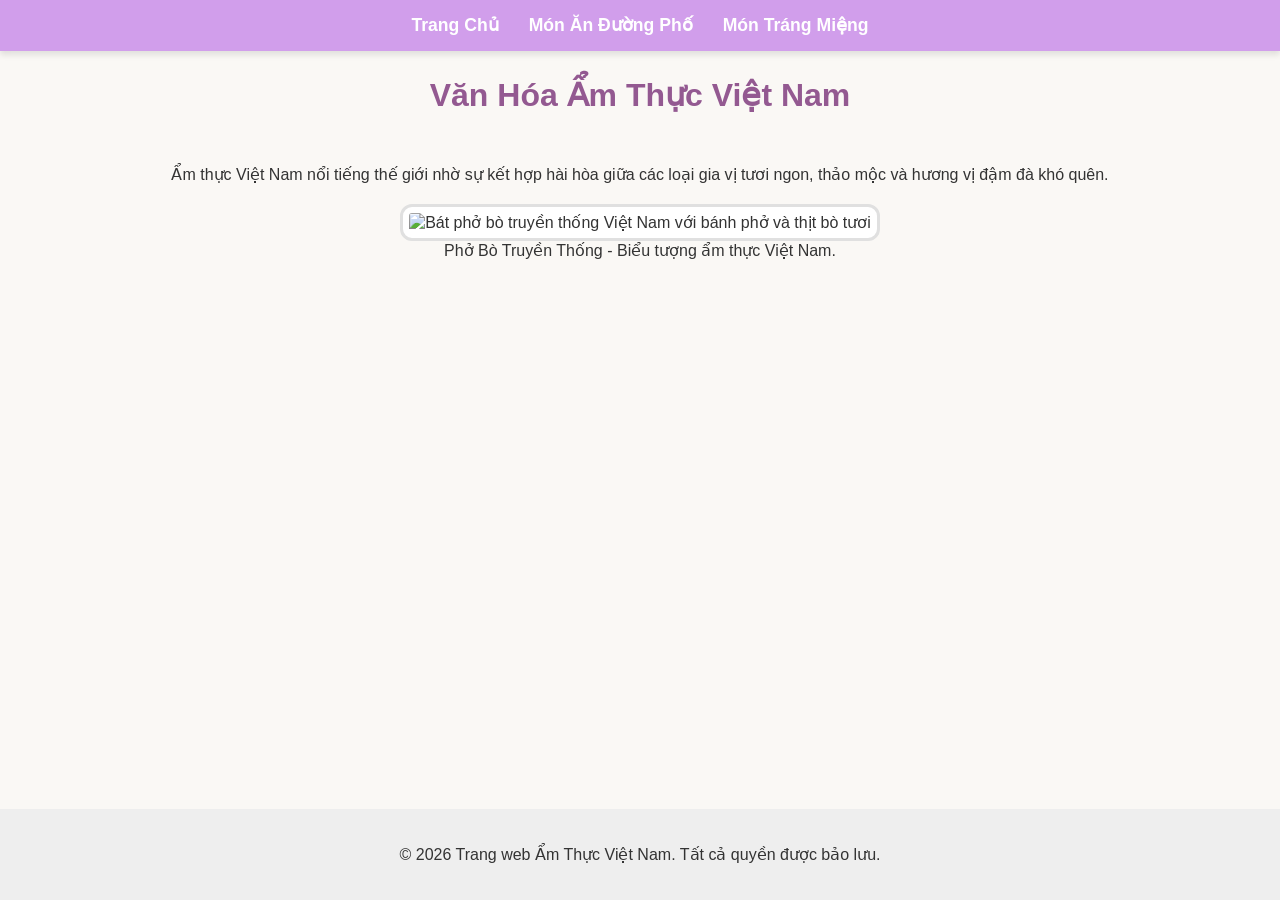
==== index.html @ e62c0ae3 "html" ====
<!DOCTYPE html>
<html lang="vi">

<head>
  <meta charset="utf-8">
  <meta name="viewport" content="width=device-width, initial-scale=1.0">
  <title>Khám Phá Ẩm Thực Việt Nam - Trang Chủ</title>
  <link rel="stylesheet" href="styles.css">
</head>

<body>
  <a href="#main-content" class="skip-link">Chuyển đến Nội dung chính</a>

  <header>
    <nav>
      <ul>
        <li><a href="index.html">Trang Chủ</a></li>
        <li><a href="streetfood.html">Món Ăn Đường Phố</a></li>
        <li><a href="desserts.html">Món Tráng Miệng</a></li>
      </ul>
    </nav>
    <h1>Văn Hóa Ẩm Thực Việt Nam</h1>
  </header>

  <main id="main-content">
    <p>Ẩm thực Việt Nam nổi tiếng thế giới nhờ sự kết hợp hài hòa giữa các loại gia vị tươi ngon, thảo mộc và hương vị đậm đà khó quên.</p>
    
    <figure>
      <img src="https://vnaroma.com/wp-content/uploads/2020/11/nau-pho-bo-voi-gia-vi-bot-huong-bo-01.jpg" alt="Bát phở bò truyền thống Việt Nam với bánh phở và thịt bò tươi" width="300" height="200">
      <figcaption>Phở Bò Truyền Thống - Biểu tượng ẩm thực Việt Nam.</figcaption>
    </figure>
  </main>

  <footer>
    <p>&copy; 2026 Trang web Ẩm Thực Việt Nam. Tất cả quyền được bảo lưu.</p>
  </footer>
</body>

</html>
---- styles.css ----
body {
    font-family: Arial, Helvetica, sans-serif;
    margin: 0;
    padding: 0;
    background-color: #faf8f5;
    color: #333333;
    display: flex;
    flex-direction: column;
    min-height: 100vh;
}

/*Skip Link ẩn, hiện khi nhấn Tab (:focus) */
.skip-link {
    position: absolute;
    top: -60px;
    left: 10px;
    background-color: #d32f2f;
    color: #ffffff;
    padding: 10px 15px;
    z-index: 1000;
    text-decoration: none;
    font-weight: bold;
    border-radius: 4px;
}

.skip-link:focus {
    top: 10px;
}

/*Thanh điều hướng dùng Flexbox + 3 thuộc tính CSS */
nav {
    background-color: #d19eeb;
    padding: 15px 20px;
    box-shadow: 0 4px 6px rgba(0,0,0,0.1);
}

nav ul {
    list-style-type: none;
    margin: 0;
    padding: 0;
    display: flex;
    justify-content: center;
    gap: 30px;
}

nav a {
    color: #ffffff;
    text-decoration: none;
    font-size: 1.1em;
    font-weight: bold;
    transition: color 0.3s;
}

/*Lớp giả :hover */
nav a:hover {
    color: #ffeb3b;
}

header h1 {
    text-align: center;
    color: #935991;
    margin: 25px 0 15px;
}

main {
    max-width: 1100px;
    margin: 20px auto;
    padding: 0 20px;
    flex: 1;
}

img {
    width: 100%;     
    height: 220px;      
    object-fit: cover;    
    border: 3px solid #e0e0e0;
    padding: 6px;
    border-radius: 12px;
    background-color: #ffffff;
    box-sizing: border-box;
}

/* Ảnh trang chủ căn giữa, dùng tỉ lệ 16:9 rõ nét & cân đối */
#main-content > figure {
    max-width: 700px;
    margin: 20px auto;
    text-align: center;
}

#main-content > figure img {
    height: auto;
    aspect-ratio: 16 / 9;
    object-fit: cover;
}

/*Hiệu ứng :hover cho hình ảnh */
img:hover {
    transform: scale(1.04);
    box-shadow: 0 8px 15px rgba(0, 0, 0, 0.2);
    transition: transform 0.3s ease, box-shadow 0.3s ease;
}

/* Bố cục Grid 2 cột trở lên */
.grid-container {
    display: grid;
    grid-template-columns: repeat(auto-fit, minmax(280px, 1fr));
    gap: 25px;
    margin-top: 20px;
}

.grid-container figure {
    margin: 0;
    text-align: center;
}

/*Bố cục Flexbox */
.flex-container {
    display: flex;
    flex-wrap: wrap;
    justify-content: center;
    align-items: center;
    gap: 25px;
    margin-top: 20px;
}

.flex-container figure {
    margin: 0;
    text-align: center;
    width: 260px; 
}

/*Bộ chọn :nth-child điều chỉnh bo góc ảnh */
.flex-container figure:nth-child(odd) img {
    border-radius: 40px 10px 40px 10px;
    border-color: #d19eeb;
}

.flex-container figure:nth-child(even) img {
    border-radius: 10px 40px 10px 40px;
    border-color: #935991;
}

footer {
    text-align: center;
    padding: 20px;
    background-color: #eeeeee;
    margin-top: auto;
    font-size: 1em;
}
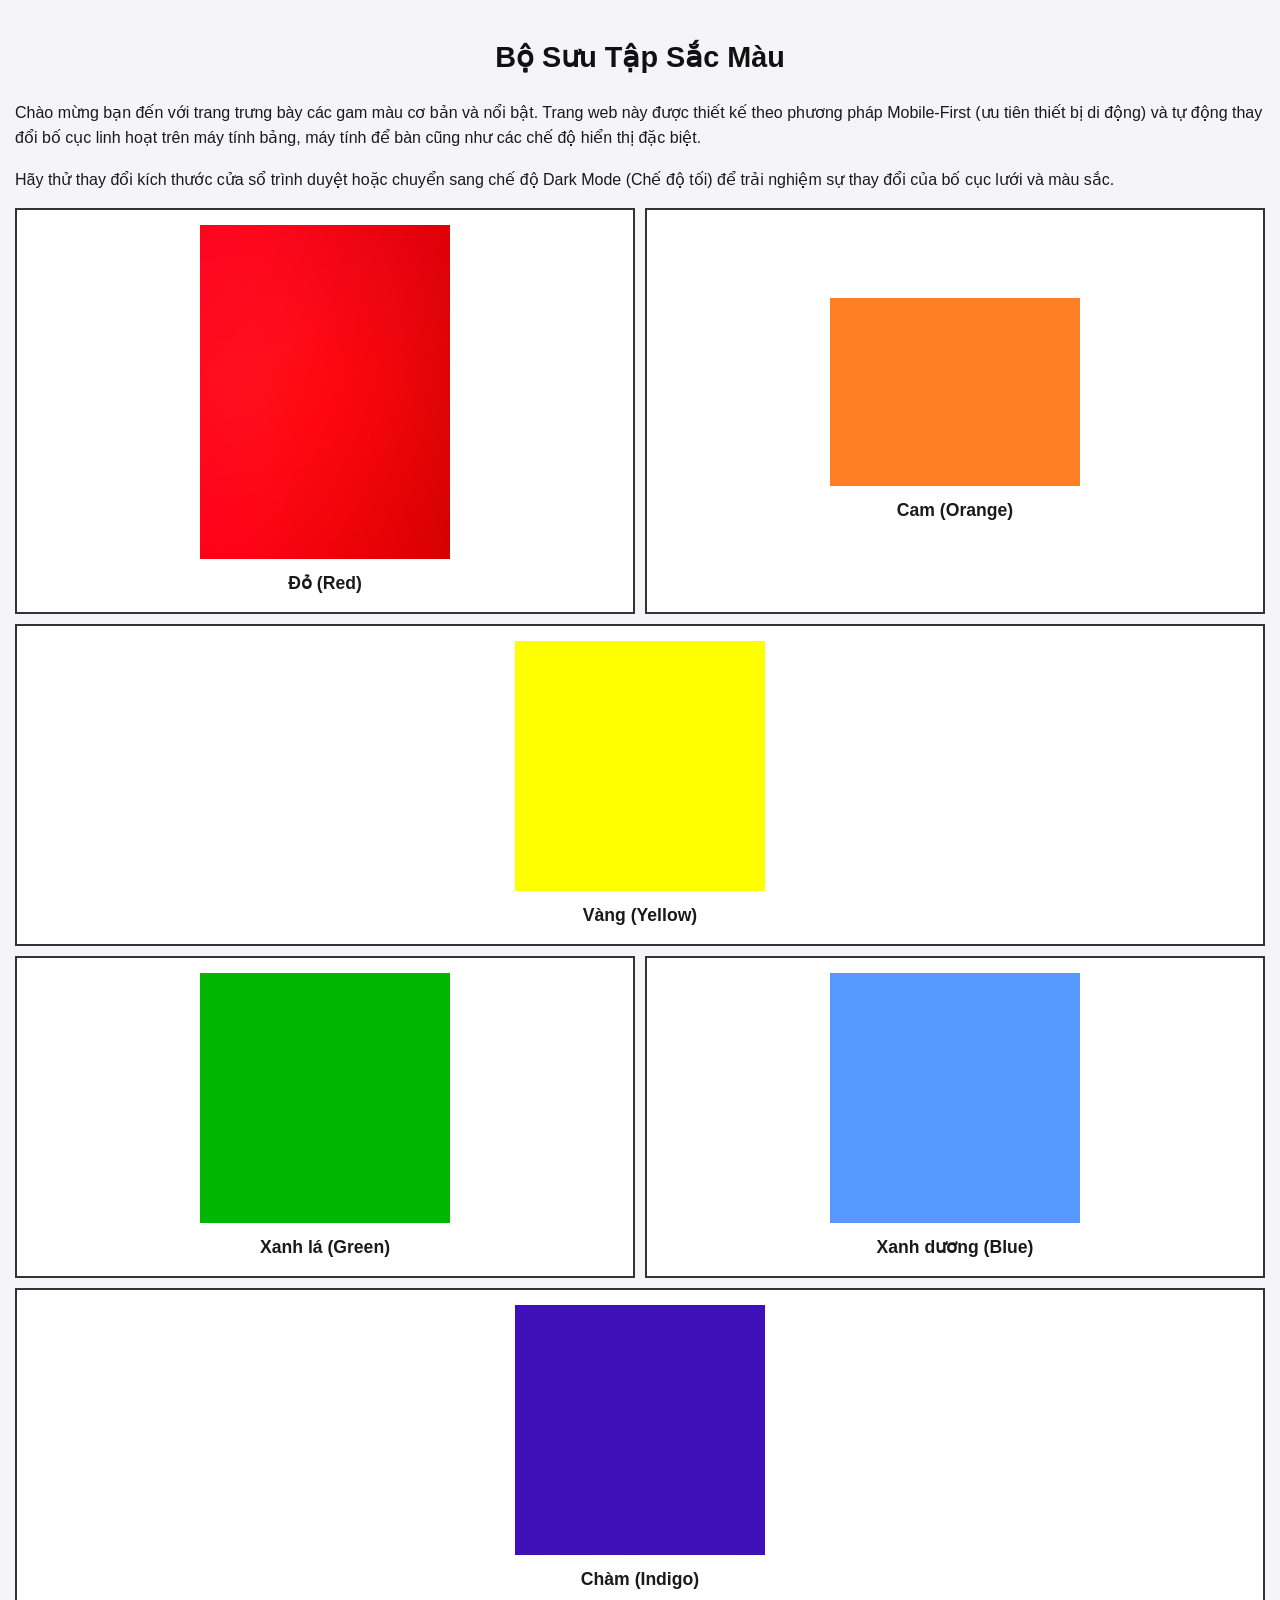
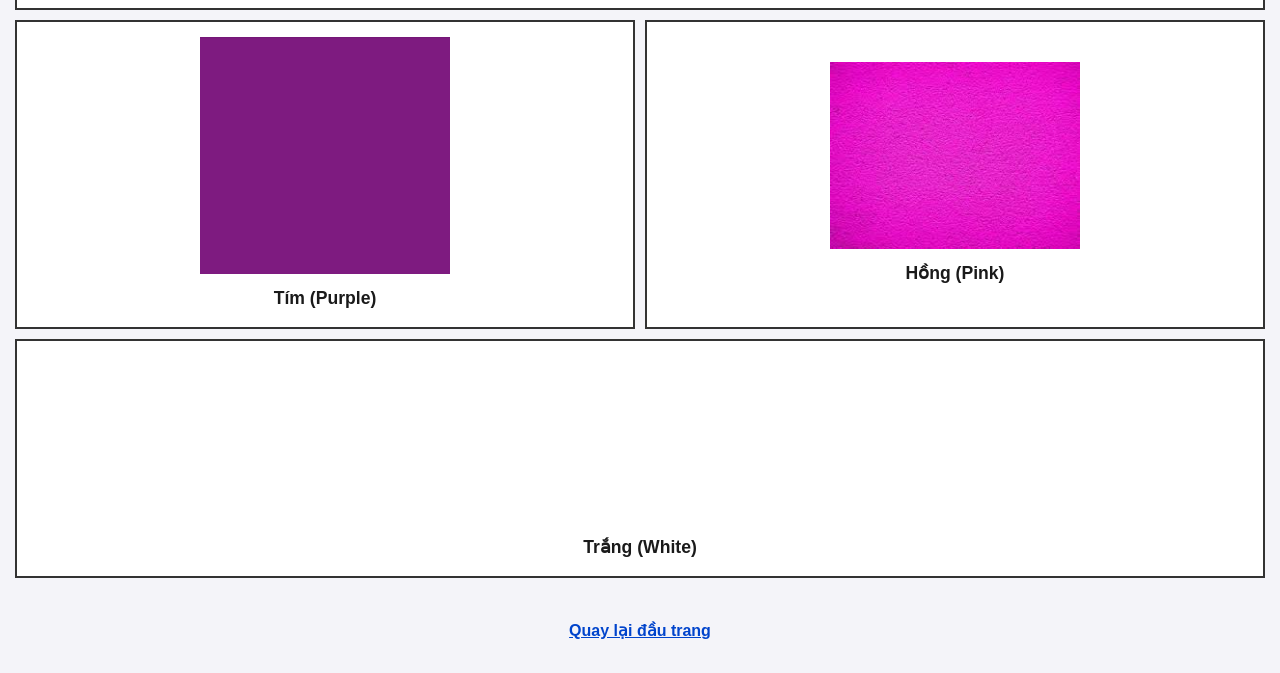
==== commit 14827fb9: "final" ====
--- a/index.html
+++ b/index.html
@@ -2,37 +2,65 @@
 <html lang="vi">
 
 <head>
-  <meta charset="utf-8">
+  <meta charset="UTF-8">
+  <meta http-equiv="X-UA-Compatible" content="IE=edge">
   <meta name="viewport" content="width=device-width, initial-scale=1.0">
-  <title>Khám Phá Ẩm Thực Việt Nam - Trang Chủ</title>
-  <link rel="stylesheet" href="styles.css">
+  <title>Dự Án Cuối Khóa - Thiết Kế Web Đáp Ứng</title>
+  <link rel="stylesheet" href="css/style.css">
 </head>
 
 <body>
-  <a href="#main-content" class="skip-link">Chuyển đến Nội dung chính</a>
-
   <header>
-    <nav>
-      <ul>
-        <li><a href="index.html">Trang Chủ</a></li>
-        <li><a href="streetfood.html">Món Ăn Đường Phố</a></li>
-        <li><a href="desserts.html">Món Tráng Miệng</a></li>
-      </ul>
-    </nav>
-    <h1>Văn Hóa Ẩm Thực Việt Nam</h1>
+    <h1 id="top">Bộ Sưu Tập Sắc Màu</h1>
   </header>
 
-  <main id="main-content">
-    <p>Ẩm thực Việt Nam nổi tiếng thế giới nhờ sự kết hợp hài hòa giữa các loại gia vị tươi ngon, thảo mộc và hương vị đậm đà khó quên.</p>
+  <main>
+    <p>Chào mừng bạn đến với trang trưng bày các gam màu cơ bản và nổi bật. Trang web này được thiết kế theo phương pháp Mobile-First (ưu tiên thiết bị di động) và tự động thay đổi bố cục linh hoạt trên máy tính bảng, máy tính để bàn cũng như các chế độ hiển thị đặc biệt.</p>
+
+    <p>Hãy thử thay đổi kích thước cửa sổ trình duyệt hoặc chuyển sang chế độ Dark Mode (Chế độ tối) để trải nghiệm sự thay đổi của bố cục lưới và màu sắc.</p>
     
-    <figure>
-      <img src="https://vnaroma.com/wp-content/uploads/2020/11/nau-pho-bo-voi-gia-vi-bot-huong-bo-01.jpg" alt="Bát phở bò truyền thống Việt Nam với bánh phở và thịt bò tươi" width="300" height="200">
-      <figcaption>Phở Bò Truyền Thống - Biểu tượng ẩm thực Việt Nam.</figcaption>
-    </figure>
+    <div class="grid">
+        <figure>
+        <img src="images/Red.jpeg" alt="Hình ảnh minh họa sắc đỏ rực rỡ" width="200">
+        <figcaption>Đỏ (Red)</figcaption>
+        </figure>
+        <figure>
+        <img src="images/Orange.png" alt="Hình ảnh minh họa sắc cam năng động" width="200">
+        <figcaption>Cam (Orange)</figcaption>
+        </figure>
+        <figure>
+        <img src="images/Yellow.png" alt="Hình ảnh minh họa sắc vàng tươi sáng" width="200">
+        <figcaption>Vàng (Yellow)</figcaption>
+        </figure>
+        <figure>
+        <img src="images/Green.png" alt="Hình ảnh minh họa sắc xanh lá cây dịu mát" width="200">
+        <figcaption>Xanh lá (Green)</figcaption>
+        </figure>
+        <figure>
+        <img src="images/Blue.png" alt="Hình ảnh minh họa sắc xanh dương sâu thẳm" width="200">
+        <figcaption>Xanh dương (Blue)</figcaption>
+        </figure>
+        <figure>
+        <img src="images/Indigo.jpeg" alt="Hình ảnh minh họa sắc chàm huyền bí" width="200">
+        <figcaption>Chàm (Indigo)</figcaption>
+        </figure>
+        <figure>
+        <img src="images/Purple.png" alt="Hình ảnh minh họa sắc tím mộng mơ" width="200">
+        <figcaption>Tím (Purple)</figcaption>
+        </figure>
+        <figure>
+        <img src="images/Pink.jpeg" alt="Hình ảnh minh họa sắc hồng ngọt ngào" width="200">
+        <figcaption>Hồng (Pink)</figcaption>
+        </figure>
+        <figure>
+        <img src="images/White.png" alt="Hình ảnh minh họa sắc trắng tinh khôi" width="200">
+        <figcaption>Trắng (White)</figcaption>
+        </figure>
+    </div>
   </main>
 
   <footer>
-    <p>&copy; 2026 Trang web Ẩm Thực Việt Nam. Tất cả quyền được bảo lưu.</p>
+    <a href="#top">Quay lại đầu trang</a>
   </footer>
 </body>
 
--- a/css/style.css
+++ b/css/style.css
@@ -0,0 +1,112 @@
+html {
+    scroll-behavior: smooth;
+}
+
+body {
+    background-color: #f4f4f9;
+    color: #1a1a1a;
+    padding: 15px;
+    margin: 0;
+    font-family: Arial, Helvetica, sans-serif;
+    line-height: 1.6;
+}
+
+h1 {
+    text-align: center;
+    font-size: 1.8em;
+    color: #111111;
+}
+
+.grid {
+    display: grid;
+    grid-template-columns: 1fr;
+    gap: 10px;
+}
+
+figure {
+    margin: 0;
+    padding: 15px;
+    background-color: #ffffff;
+    border: 2px solid #333333;
+    text-align: center;
+    display: flex;
+    flex-direction: column;
+    align-items: center;
+    justify-content: center;
+}
+
+img {
+    width: 100%;
+    max-width: 250px;
+    height: auto;
+    display: block;
+    margin-bottom: 10px;
+}
+
+figcaption {
+    font-weight: bold;
+    font-size: 1.1em;
+}
+
+footer {
+    text-align: center;
+    margin-top: 25px;
+    padding: 15px;
+}
+
+footer a {
+    color: #0044cc;
+    font-weight: bold;
+    text-decoration: underline;
+}
+
+@media screen and (min-width: 772px) {
+    .grid {
+        grid-template-columns: 1fr 1fr;
+    }
+
+    figure img {
+        border-radius: 50%;
+    }
+
+    .grid figure:last-child {
+        grid-column: span 2;
+    }
+}
+
+@media screen and (min-width: 992px) {
+    figure img {
+        border-radius: 0;
+    }
+
+    .grid figure:nth-child(3n) {
+        grid-column: span 2;
+    }
+}
+
+@media (prefers-reduced-motion: reduce) {
+    html {
+        scroll-behavior: auto;
+    }
+}
+
+@media (prefers-color-scheme: dark) {
+    body {
+        background-color: #121212;
+        color: #f0f0f0;
+    }
+
+    h1 {
+        color: #ffffff;
+    }
+
+    figure {
+        background-color: #242424;
+        color: #ffd54f;
+        border: 2px solid #000000;
+    }
+
+    footer a {
+        color: #82b1ff;
+    }
+}
